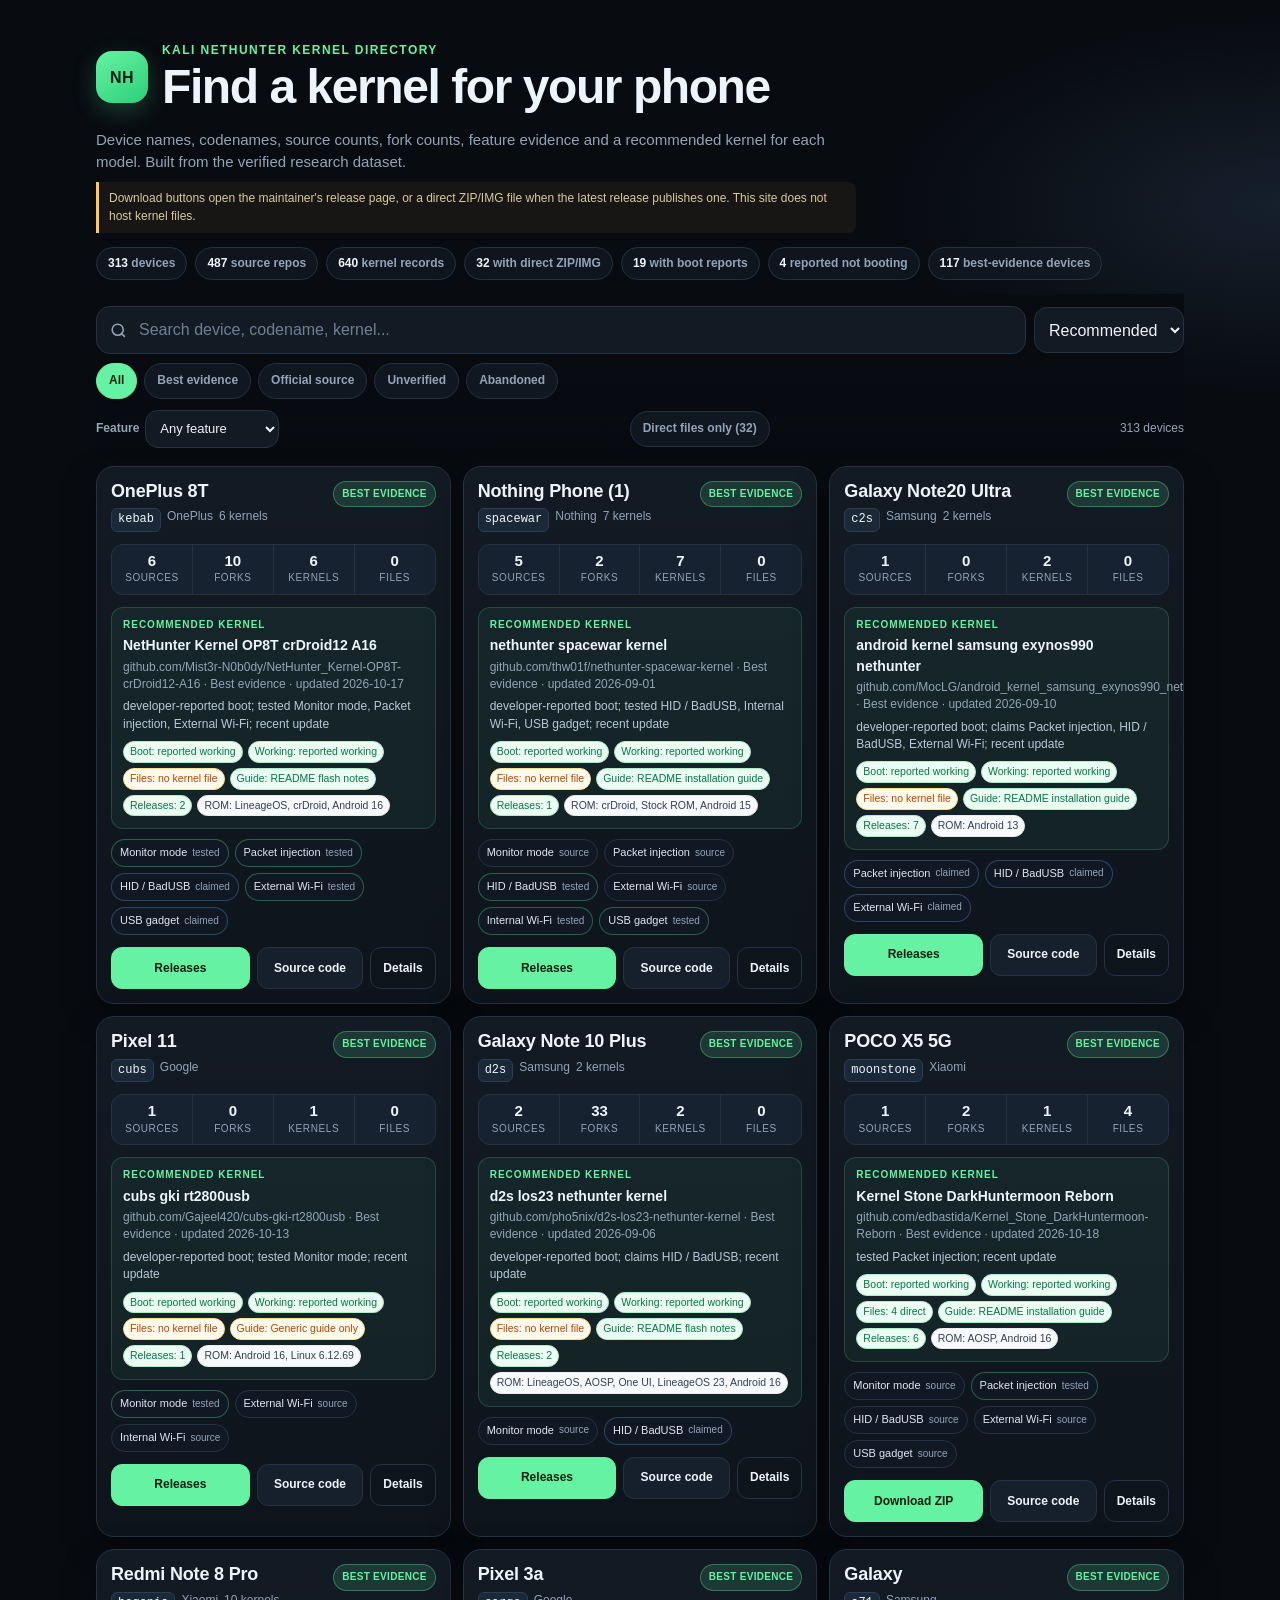
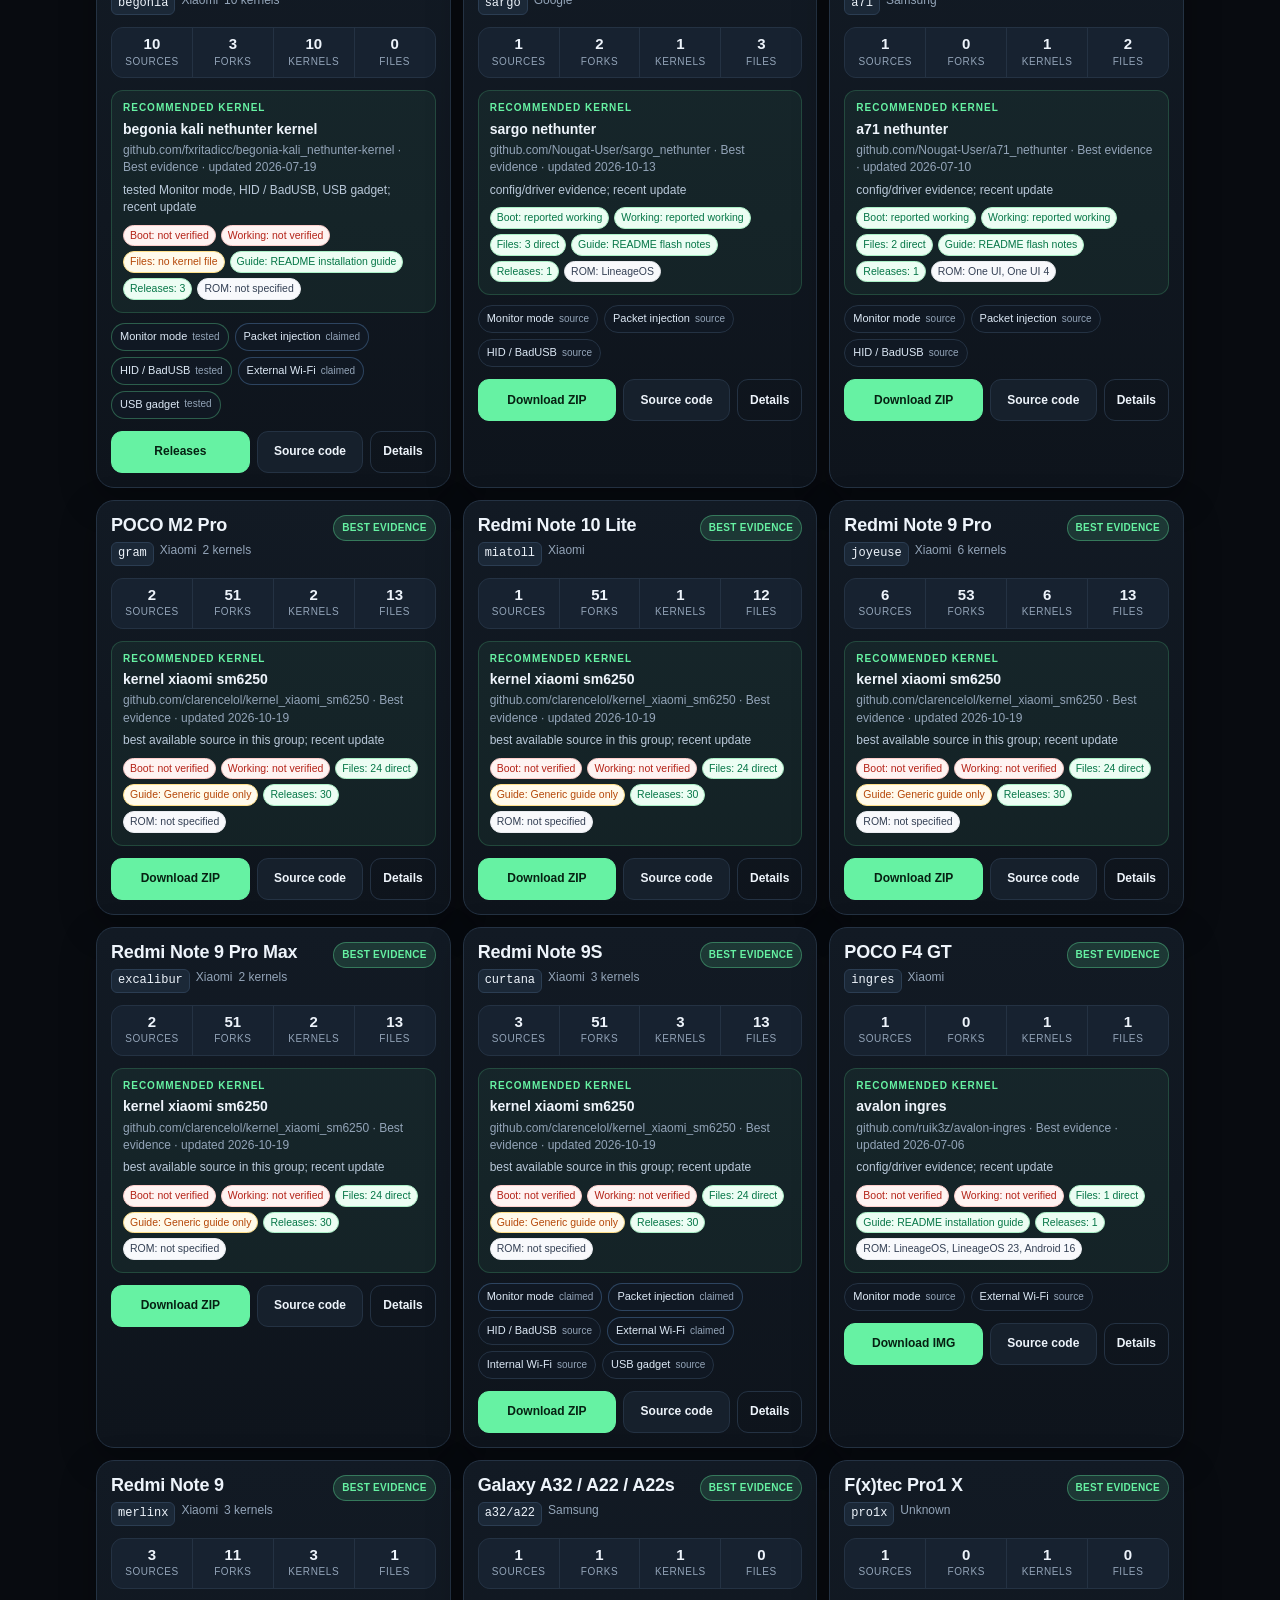
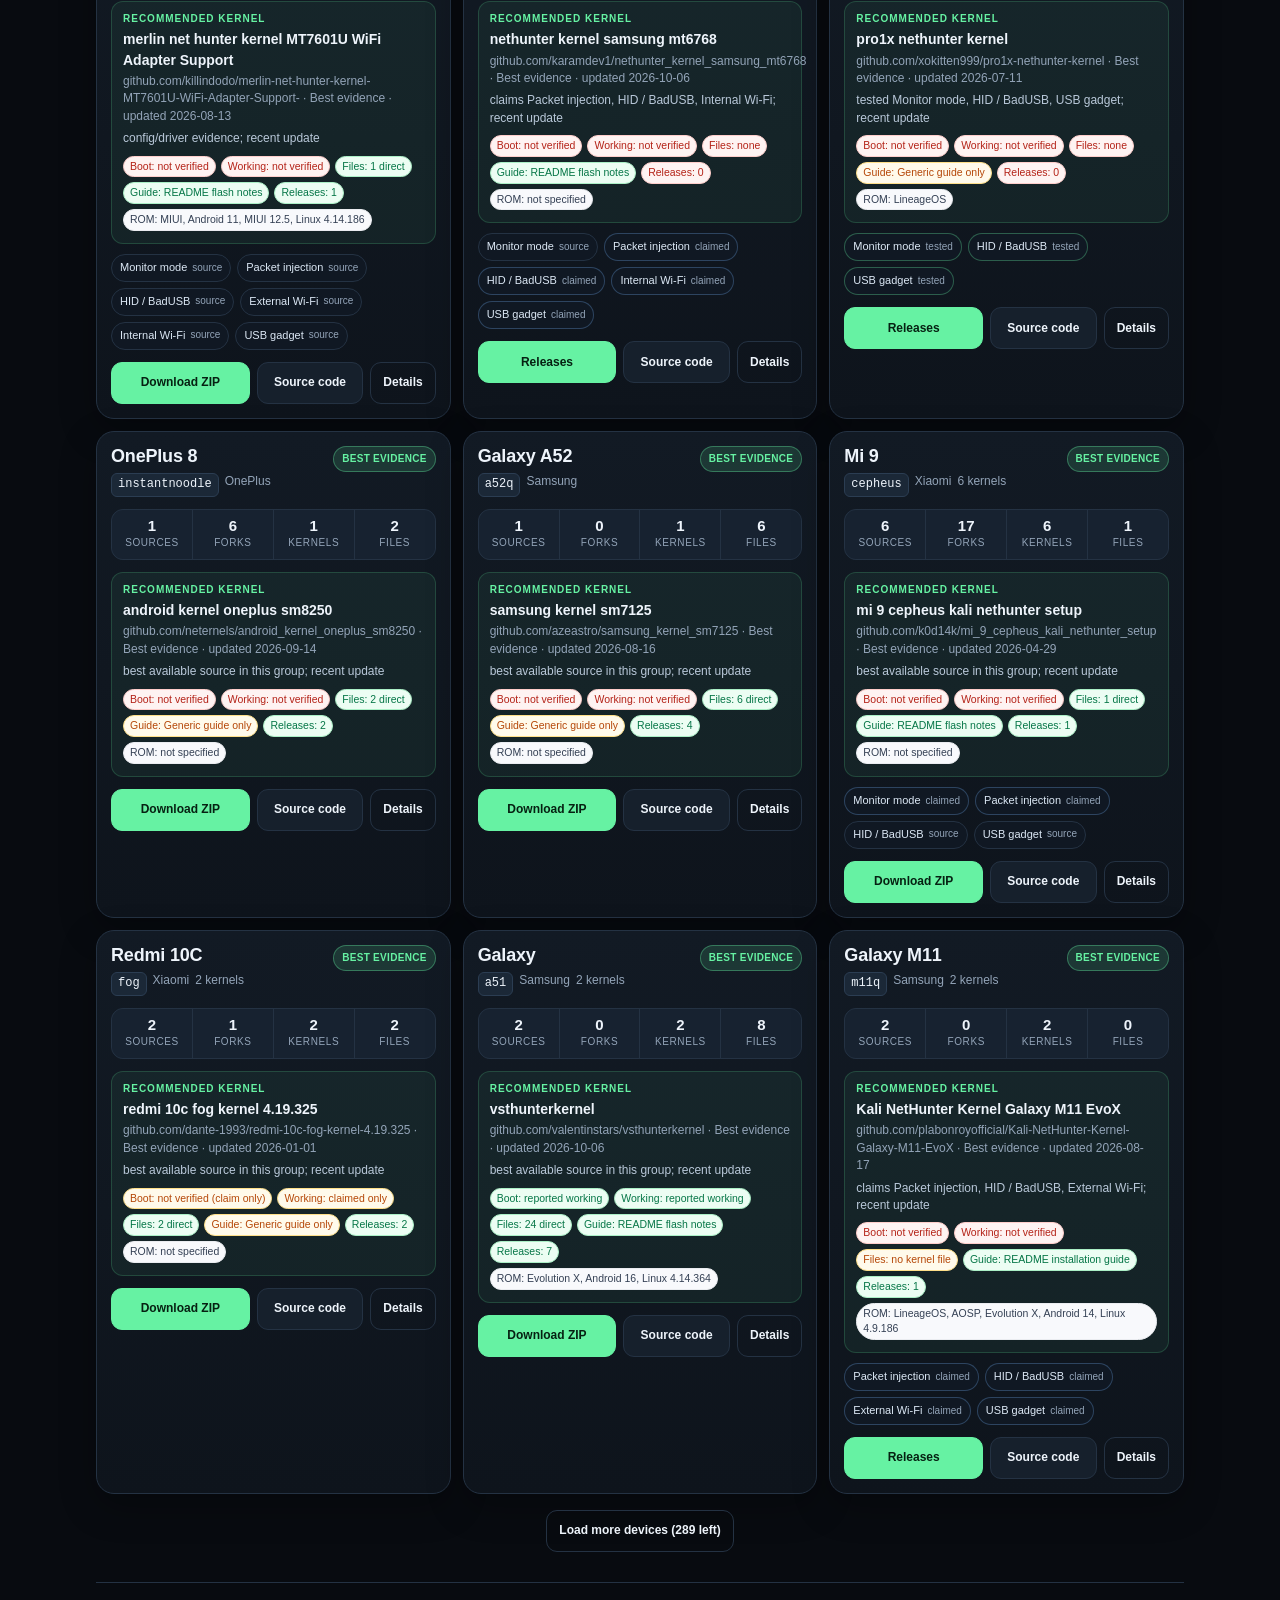
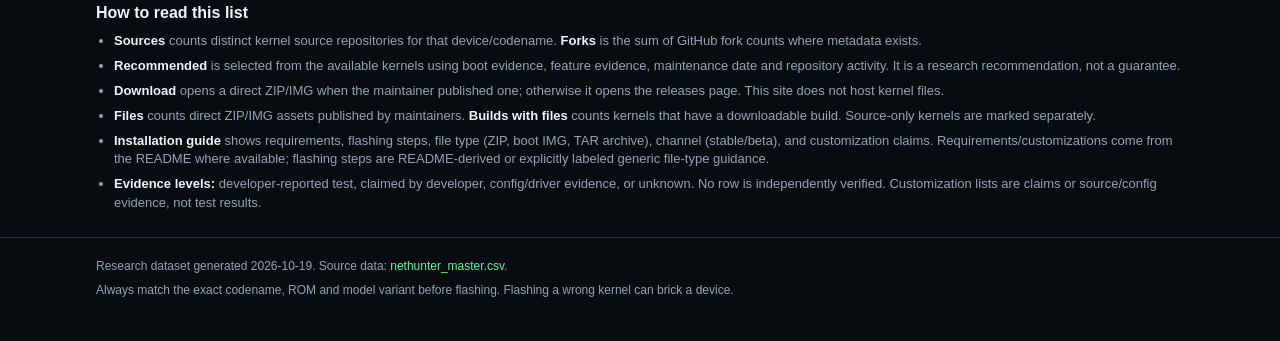
==== site/index.html @ a1422462 "feat: publish NetHunter kernel database and evidence-first site Co-authored-by: monkeycode-ai <monke" ====
<!doctype html>
<html lang="en">
<head>
  <meta charset="utf-8">
  <meta name="viewport" content="width=device-width, initial-scale=1, viewport-fit=cover">
  <meta name="theme-color" content="#0b0f14">
  <meta name="description" content="Mobile-friendly Kali NetHunter kernel directory with source links, release links and evidence-based recommendations.">
  <title>NetHunter Kernel Finder</title>
  <link rel="stylesheet" href="styles.css?v=20261019b">
</head>
<body>
  <header class="hero">
    <div class="wrap">
      <div class="brandline">
        <div class="brandmark" aria-hidden="true">NH</div>
        <div>
          <p class="kicker">Kali NetHunter kernel directory</p>
          <h1>Find a kernel for your phone</h1>
        </div>
      </div>
      <p class="lede">Device names, codenames, source counts, fork counts, feature evidence and a recommended kernel for each model. Built from the verified research dataset.</p>
      <p class="notice">Download buttons open the maintainer's release page, or a direct ZIP/IMG file when the latest release publishes one. This site does not host kernel files.</p>
      <div class="summary" id="summary" aria-live="polite"></div>
    </div>
  </header>

  <main class="wrap">
    <section class="controls" aria-label="Search and filters">
      <div class="searchrow">
        <label class="searchbox">
          <span class="sr-only">Search devices</span>
          <svg viewBox="0 0 24 24" aria-hidden="true"><circle cx="11" cy="11" r="7"></circle><path d="m20 20-4.3-4.3"></path></svg>
          <input id="search" type="search" placeholder="Search device, codename, kernel..." autocomplete="off" enterkeyhint="search">
        </label>
        <label class="selectbox">
          <span class="sr-only">Sort by</span>
          <select id="sort">
            <option value="recommended">Recommended</option>
            <option value="newest">Newest</option>
            <option value="name">Name A-Z</option>
            <option value="sources">Most sources</option>
            <option value="forks">Most forks</option>
            <option value="files">Most files</option>
          </select>
        </label>
      </div>

      <div class="chips" id="statusFilters" role="group" aria-label="Filter by evidence status">
        <button class="chip is-active" data-status="all" type="button">All</button>
        <button class="chip" data-status="Developer claimed" type="button">Best evidence</button>
        <button class="chip" data-status="Source confirmed" type="button">Official source</button>
        <button class="chip" data-status="Unverified candidate" type="button">Unverified</button>
        <button class="chip" data-status="Abandoned" type="button">Abandoned</button>
      </div>

      <div class="subrow">
        <label class="selectbox featurebox">
          <span>Feature</span>
          <select id="feature">
            <option value="all">Any feature</option>
            <option value="monitor_mode">Monitor mode</option>
            <option value="packet_injection">Packet injection</option>
            <option value="hid_gadget">HID / BadUSB</option>
            <option value="external_wifi_support">External Wi-Fi</option>
            <option value="internal_wifi_support">Internal Wi-Fi</option>
            <option value="usb_gadget">USB gadget</option>
          </select>
        </label>
        <button id="onlyFilesBtn" class="chip fileschip" type="button" aria-pressed="false">Direct files only</button>
        <p class="resultcount" id="resultCount"></p>
      </div>
    </section>

    <section id="list" class="list" aria-label="NetHunter devices"></section>
    <div class="loadwrap">
      <button id="loadMore" class="btn ghost" type="button" hidden>Load more devices</button>
    </div>

    <section class="notes">
      <h2>How to read this list</h2>
      <ul>
        <li><strong>Sources</strong> counts distinct kernel source repositories for that device/codename. <strong>Forks</strong> is the sum of GitHub fork counts where metadata exists.</li>
        <li><strong>Recommended</strong> is selected from the available kernels using boot evidence, feature evidence, maintenance date and repository activity. It is a research recommendation, not a guarantee.</li>
        <li><strong>Download</strong> opens a direct ZIP/IMG when the maintainer published one; otherwise it opens the releases page. This site does not host kernel files.</li>
        <li><strong>Files</strong> counts direct ZIP/IMG assets published by maintainers. <strong>Builds with files</strong> counts kernels that have a downloadable build. Source-only kernels are marked separately.</li>
        <li><strong>Installation guide</strong> shows requirements, flashing steps, file type (ZIP, boot IMG, TAR archive), channel (stable/beta), and customization claims. Requirements/customizations come from the README where available; flashing steps are README-derived or explicitly labeled generic file-type guidance.</li>
        <li><strong>Evidence levels:</strong> developer-reported test, claimed by developer, config/driver evidence, or unknown. No row is independently verified. Customization lists are claims or source/config evidence, not test results.</li>
      </ul>
    </section>
  </main>

  <footer class="footer">
    <div class="wrap">
      <p>Research dataset generated <span id="generated">2026-10-19</span>. Source data: <a href="nethunter_master.csv">nethunter_master.csv</a>.</p>
      <p>Always match the exact codename, ROM and model variant before flashing. Flashing a wrong kernel can brick a device.</p>
    </div>
  </footer>

  <script src="app.js?v=20261019b"></script>
</body>
</html>
---- site/styles.css ----
:root {
  --bg: #080b10;
  --bg-soft: #0e141c;
  --panel: #121a24;
  --panel-2: #172230;
  --line: #243243;
  --text: #eef4fb;
  --muted: #93a4b8;
  --green: #66f2a3;
  --green-ink: #062112;
  --amber: #ffc857;
  --red: #ff7b7b;
  --blue: #77b7ff;
  --radius: 18px;
  --shadow: 0 12px 36px rgba(0,0,0,.28);
}
* { box-sizing: border-box; }
html { color-scheme: dark; -webkit-text-size-adjust: 100%; }
body {
  margin: 0;
  background:
    radial-gradient(900px 420px at 12% -10%, rgba(102,242,163,.16), transparent 60%),
    radial-gradient(700px 340px at 100% 4%, rgba(119,183,255,.12), transparent 55%),
    var(--bg);
  color: var(--text);
  font-family: -apple-system, BlinkMacSystemFont, "Segoe UI", Roboto, "Helvetica Neue", Arial, sans-serif;
  line-height: 1.45;
  min-height: 100vh;
}
a { color: var(--green); text-decoration: none; }
a:hover { text-decoration: underline; }
button, input, select { font: inherit; }
.wrap { width: min(1120px, 100%); margin: 0 auto; padding: 0 16px; }
.sr-only { position: absolute; width: 1px; height: 1px; padding: 0; margin: -1px; overflow: hidden; clip: rect(0,0,0,0); white-space: nowrap; border: 0; }

.hero { padding: 28px 0 14px; }
.brandline { display: flex; gap: 14px; align-items: center; }
.brandmark {
  flex: 0 0 auto; width: 52px; height: 52px; border-radius: 16px;
  display: grid; place-items: center; font-weight: 900; letter-spacing: .5px;
  color: var(--green-ink); background: linear-gradient(145deg, var(--green), #2ecf7a);
  box-shadow: 0 8px 24px rgba(102,242,163,.22);
}
.kicker { margin: 0 0 3px; color: var(--green); font-size: 12px; font-weight: 700; letter-spacing: .12em; text-transform: uppercase; }
h1 { margin: 0; font-size: clamp(28px, 7vw, 48px); line-height: 1.05; letter-spacing: -.03em; }
.lede { max-width: 760px; margin: 16px 0 0; color: var(--muted); font-size: 15px; }
.notice { max-width: 760px; margin: 10px 0 0; padding: 8px 10px; border-left: 3px solid var(--amber); background: rgba(255,200,87,.06); color: #d8c9a3; font-size: 12px; border-radius: 0 8px 8px 0; }
.summary { display: flex; flex-wrap: wrap; gap: 8px; margin-top: 14px; }
.summary span {
  border: 1px solid var(--line); background: rgba(18,26,36,.7); color: var(--muted);
  border-radius: 999px; padding: 7px 11px; font-size: 12px; font-weight: 650;
}
.summary strong { color: var(--text); }

.controls {
  position: sticky; top: 0; z-index: 20; margin: 0 -16px; padding: 10px 16px 12px;
  background: linear-gradient(180deg, rgba(8,11,16,.98), rgba(8,11,16,.92) 72%, rgba(8,11,16,0));
  backdrop-filter: blur(12px);
}
.searchrow { display: flex; gap: 8px; }
.searchbox {
  flex: 1; min-width: 0; display: flex; align-items: center; gap: 9px;
  background: var(--panel); border: 1px solid var(--line); border-radius: 14px; padding: 0 12px;
}
.searchbox svg { width: 19px; height: 19px; stroke: var(--muted); fill: none; stroke-width: 2; flex: 0 0 auto; }
.searchbox input { width: 100%; height: 46px; border: 0; outline: none; background: transparent; color: var(--text); }
.searchbox input::placeholder { color: #6f8094; }
.selectbox { display: flex; align-items: center; gap: 6px; }
.selectbox select {
  height: 46px; max-width: 150px; border: 1px solid var(--line); border-radius: 13px;
  background: var(--panel); color: var(--text); padding: 0 10px; outline: none;
}
.chips { display: flex; gap: 7px; overflow-x: auto; padding: 9px 0 2px; scrollbar-width: none; }
.chips::-webkit-scrollbar { display: none; }
.chip {
  flex: 0 0 auto; border: 1px solid var(--line); background: rgba(18,26,36,.88);
  color: var(--muted); border-radius: 999px; padding: 8px 12px; font-size: 12px; font-weight: 700;
}
.chip.is-active { background: var(--green); border-color: var(--green); color: var(--green-ink); }
.subrow { display: flex; align-items: center; justify-content: space-between; gap: 10px; margin-top: 9px; }
.featurebox span { color: var(--muted); font-size: 12px; font-weight: 700; white-space: nowrap; }
.featurebox select { height: 38px; max-width: 180px; font-size: 13px; }
.resultcount { margin: 0; color: var(--muted); font-size: 12px; text-align: right; }

.list { display: grid; gap: 10px; padding-top: 8px; }
.card {
  background: linear-gradient(180deg, var(--panel), var(--bg-soft));
  border: 1px solid var(--line); border-radius: var(--radius); box-shadow: var(--shadow);
  overflow: hidden;
}
.card-head { display: flex; align-items: flex-start; justify-content: space-between; gap: 10px; padding: 14px 14px 0; }
.card h2 { margin: 0; font-size: 17px; line-height: 1.2; letter-spacing: -.01em; }
.meta { display: flex; flex-wrap: wrap; gap: 6px; margin-top: 6px; color: var(--muted); font-size: 12px; }
.code { font-family: ui-monospace, SFMono-Regular, Menlo, Consolas, monospace; color: var(--text); background: #1b2837; border: 1px solid #2b3d52; border-radius: 6px; padding: 2px 6px; }
.badge { flex: 0 0 auto; border-radius: 999px; padding: 5px 8px; font-size: 10px; font-weight: 800; letter-spacing: .03em; text-transform: uppercase; white-space: nowrap; }
.badge.claimed { background: rgba(102,242,163,.14); color: var(--green); border: 1px solid rgba(102,242,163,.35); }
.badge.official { background: rgba(119,183,255,.12); color: var(--blue); border: 1px solid rgba(119,183,255,.3); }
.badge.unverified { background: rgba(255,200,87,.12); color: var(--amber); border: 1px solid rgba(255,200,87,.3); }
.badge.abandoned { background: rgba(255,123,123,.1); color: var(--red); border: 1px solid rgba(255,123,123,.3); }

.stats { display: grid; grid-template-columns: repeat(3, 1fr); gap: 1px; margin: 12px 14px 0; border: 1px solid var(--line); border-radius: 12px; overflow: hidden; background: var(--line); }
.stat { background: var(--panel-2); padding: 8px 6px; text-align: center; }
.stat strong { display: block; font-size: 16px; line-height: 1.1; }
.stat span { display: block; margin-top: 2px; color: var(--muted); font-size: 10px; text-transform: uppercase; letter-spacing: .06em; }

.rec { margin: 12px 14px 0; padding: 10px 11px; border-radius: 12px; background: rgba(102,242,163,.06); border: 1px solid rgba(102,242,163,.18); }
.eyebrow { display: block; color: var(--green); font-size: 10px; font-weight: 800; letter-spacing: .1em; text-transform: uppercase; }
.rec-title { margin-top: 3px; font-size: 14px; font-weight: 750; word-break: break-word; }
.rec-sub { margin-top: 3px; color: var(--muted); font-size: 12px; }
.rec-reason { margin-top: 5px; color: #b9c8d9; font-size: 12px; }

.features { display: flex; flex-wrap: wrap; gap: 6px; padding: 10px 14px 0; }
.feature { display: inline-flex; align-items: center; gap: 5px; border-radius: 999px; border: 1px solid var(--line); background: #101823; color: #dce8f5; padding: 5px 8px; font-size: 11px; }
.feature em { font-style: normal; color: var(--muted); font-size: 10px; }
.feature.test { border-color: rgba(102,242,163,.32); }
.feature.claim { border-color: rgba(119,183,255,.28); }

.actions { display: grid; grid-template-columns: 1.25fr 1fr auto; gap: 7px; padding: 12px 14px 14px; }
.btn {
  display: inline-flex; align-items: center; justify-content: center; gap: 6px;
  min-height: 42px; border-radius: 11px; padding: 0 12px; border: 1px solid var(--line);
  background: var(--panel-2); color: var(--text); font-size: 12px; font-weight: 750; text-align: center;
  text-decoration: none; cursor: pointer; -webkit-tap-highlight-color: transparent;
}
.btn:hover { text-decoration: none; border-color: #3a4d64; }
.btn.primary { background: var(--green); border-color: var(--green); color: var(--green-ink); }
.btn.primary:hover { filter: brightness(1.04); }
.btn.source { background: #16202c; }
.btn.ghost { background: transparent; }
.btn[aria-disabled="true"], .btn:disabled { opacity: .45; pointer-events: none; }
.btn.small { min-height: 34px; padding: 0 9px; font-size: 11px; border-radius: 9px; }

.details { display: none; border-top: 1px solid var(--line); padding: 12px 14px 14px; background: rgba(8,11,16,.35); }
.card.is-open .details { display: block; }
.details h3 { margin: 0 0 8px; font-size: 12px; color: var(--muted); text-transform: uppercase; letter-spacing: .08em; }
.variant { border: 1px solid var(--line); border-radius: 12px; padding: 10px; background: var(--panel); }
.variant + .variant { margin-top: 8px; }
.vhead { display: flex; justify-content: space-between; gap: 8px; align-items: flex-start; }
.vname { font-size: 13px; font-weight: 750; word-break: break-word; }
.vmeta { margin-top: 3px; color: var(--muted); font-size: 11px; }
.vfeat { display: flex; flex-wrap: wrap; gap: 5px; margin-top: 7px; }
.vfeat span { color: #c9d7e6; background: #121c27; border: 1px solid #26384b; border-radius: 6px; padding: 2px 5px; font-size: 10px; }
.quote { margin: 7px 0 0; padding-left: 9px; border-left: 2px solid #33475e; color: #a9bbcd; font-size: 11px; }
.vlinks { display: flex; flex-wrap: wrap; gap: 6px; margin-top: 8px; }
.empty { text-align: center; color: var(--muted); border: 1px dashed var(--line); border-radius: var(--radius); padding: 40px 16px; }
.loadwrap { display: flex; justify-content: center; padding: 16px 0 4px; }

.notes { margin: 26px 0 12px; border-top: 1px solid var(--line); padding-top: 18px; }
.notes h2 { margin: 0 0 8px; font-size: 16px; }
.notes ul { margin: 0; padding-left: 18px; color: var(--muted); font-size: 13px; }
.notes li + li { margin-top: 6px; }
.notes strong { color: var(--text); }
.footer { border-top: 1px solid var(--line); margin-top: 24px; padding: 20px 0 34px; color: var(--muted); font-size: 12px; }
.footer p { margin: 0 0 7px; }

@media (min-width: 720px) {
  .hero { padding-top: 42px; }
  .list { grid-template-columns: 1fr 1fr; gap: 12px; }
  .card h2 { font-size: 18px; }
  .controls { margin: 0; padding: 12px 0 10px; }
  .actions { grid-template-columns: 1.3fr 1fr auto; }
}
@media (min-width: 1040px) {
  .list { grid-template-columns: 1fr 1fr 1fr; }
}
@media (max-width: 390px) {
  .wrap { padding: 0 12px; }
  .controls { margin: 0 -12px; padding-left: 12px; padding-right: 12px; }
  .selectbox select { max-width: 124px; }
  .actions { grid-template-columns: 1fr 1fr; }
  .actions .btn.detailsbtn { grid-column: 1 / -1; }
}
@media (prefers-reduced-motion: no-preference) {
  .card { transition: border-color .15s ease, transform .15s ease; }
  .card:hover { border-color: #33475e; }
}

.stats { grid-template-columns: repeat(4, 1fr); }
.stat strong { font-size: 15px; }
.dlsummary { display: flex; flex-wrap: wrap; gap: 6px; margin: 0 0 10px; }
.dlsummary span { border: 1px solid var(--line); background: #101823; border-radius: 8px; padding: 5px 8px; color: var(--muted); font-size: 11px; }
.dlsummary strong { color: var(--text); }
.guide { border: 1px solid rgba(102,242,163,.18); background: rgba(102,242,163,.04); border-radius: 12px; padding: 11px; margin: 0 0 14px; }
.ghead { display: flex; align-items: center; justify-content: space-between; gap: 8px; }
.ghead h4 { margin: 0; font-size: 13px; }
.channel { border: 1px solid var(--line); border-radius: 999px; padding: 3px 7px; color: var(--muted); font-size: 10px; }
.gmethods, .gcustom { display: flex; flex-wrap: wrap; gap: 5px; margin-top: 8px; }
.chip.mini { padding: 4px 7px; font-size: 10px; font-weight: 700; color: #c9d7e6; }
.guide-source { margin: 8px 0 0; color: var(--muted); font-size: 11px; }
.guide-grid { display: grid; grid-template-columns: 1fr; gap: 10px; margin-top: 10px; }
.guide h5 { margin: 10px 0 5px; color: var(--muted); font-size: 10px; text-transform: uppercase; letter-spacing: .07em; }
.glist, .gsteps { margin: 0; padding-left: 18px; color: #c9d7e6; font-size: 12px; }
.glist li + li, .gsteps li + li { margin-top: 4px; }
.gwarn { margin-top: 9px; border-top: 1px solid var(--line); padding-top: 7px; }
.gwarn p { margin: 0; color: #d8b979; font-size: 11px; }
.gwarn p + p { margin-top: 4px; }
.builds-title { margin-top: 14px !important; }
.filechip { border-radius: 5px; padding: 2px 5px; font-size: 9px; font-weight: 800; border: 1px solid #2b4055; background: #0e1722; color: #a9c7e8; }
.filechip.zip { border-color: rgba(102,242,163,.35); color: var(--green); }
.filechip.img { border-color: rgba(255,200,87,.35); color: var(--amber); }
@media (min-width: 720px) { .guide-grid { grid-template-columns: 1fr 1.3fr; } }
.switch { display: inline-flex; align-items: center; gap: 6px; color: var(--muted); font-size: 12px; font-weight: 700; white-space: nowrap; }
.switch input { width: 16px; height: 16px; accent-color: var(--green); }
.gnotes { margin: 0; color: #c9d7e6; font-size: 12px; line-height: 1.55; }

.statusline{display:flex;flex-wrap:wrap;gap:5px;margin:8px 0 2px}
.st{font-size:10.5px;line-height:1.5;padding:2px 6px;border-radius:999px;background:#f2f4f7;color:#475467;border:1px solid #e4e7ec;white-space:nowrap}
.st.good{background:#ecfdf3;color:#067647;border-color:#abefc6}
.st.warn{background:#fffaeb;color:#b54708;border-color:#fedf89}
.st.bad{background:#fef3f2;color:#b42318;border-color:#fecdca}
.st.rom{background:#f8f9fc;color:#344054;border-color:#eaecf0;white-space:normal}
.bootnote{font-size:11px;color:#b42318;margin:4px 0 0;line-height:1.45}
.warnline{font-size:11.5px;color:#b42318;background:#fef3f2;border:1px solid #fecdca;padding:6px 8px;border-radius:8px;margin:6px 0}
.fileschip.is-active{background:#101828;color:#fff;border-color:#101828}
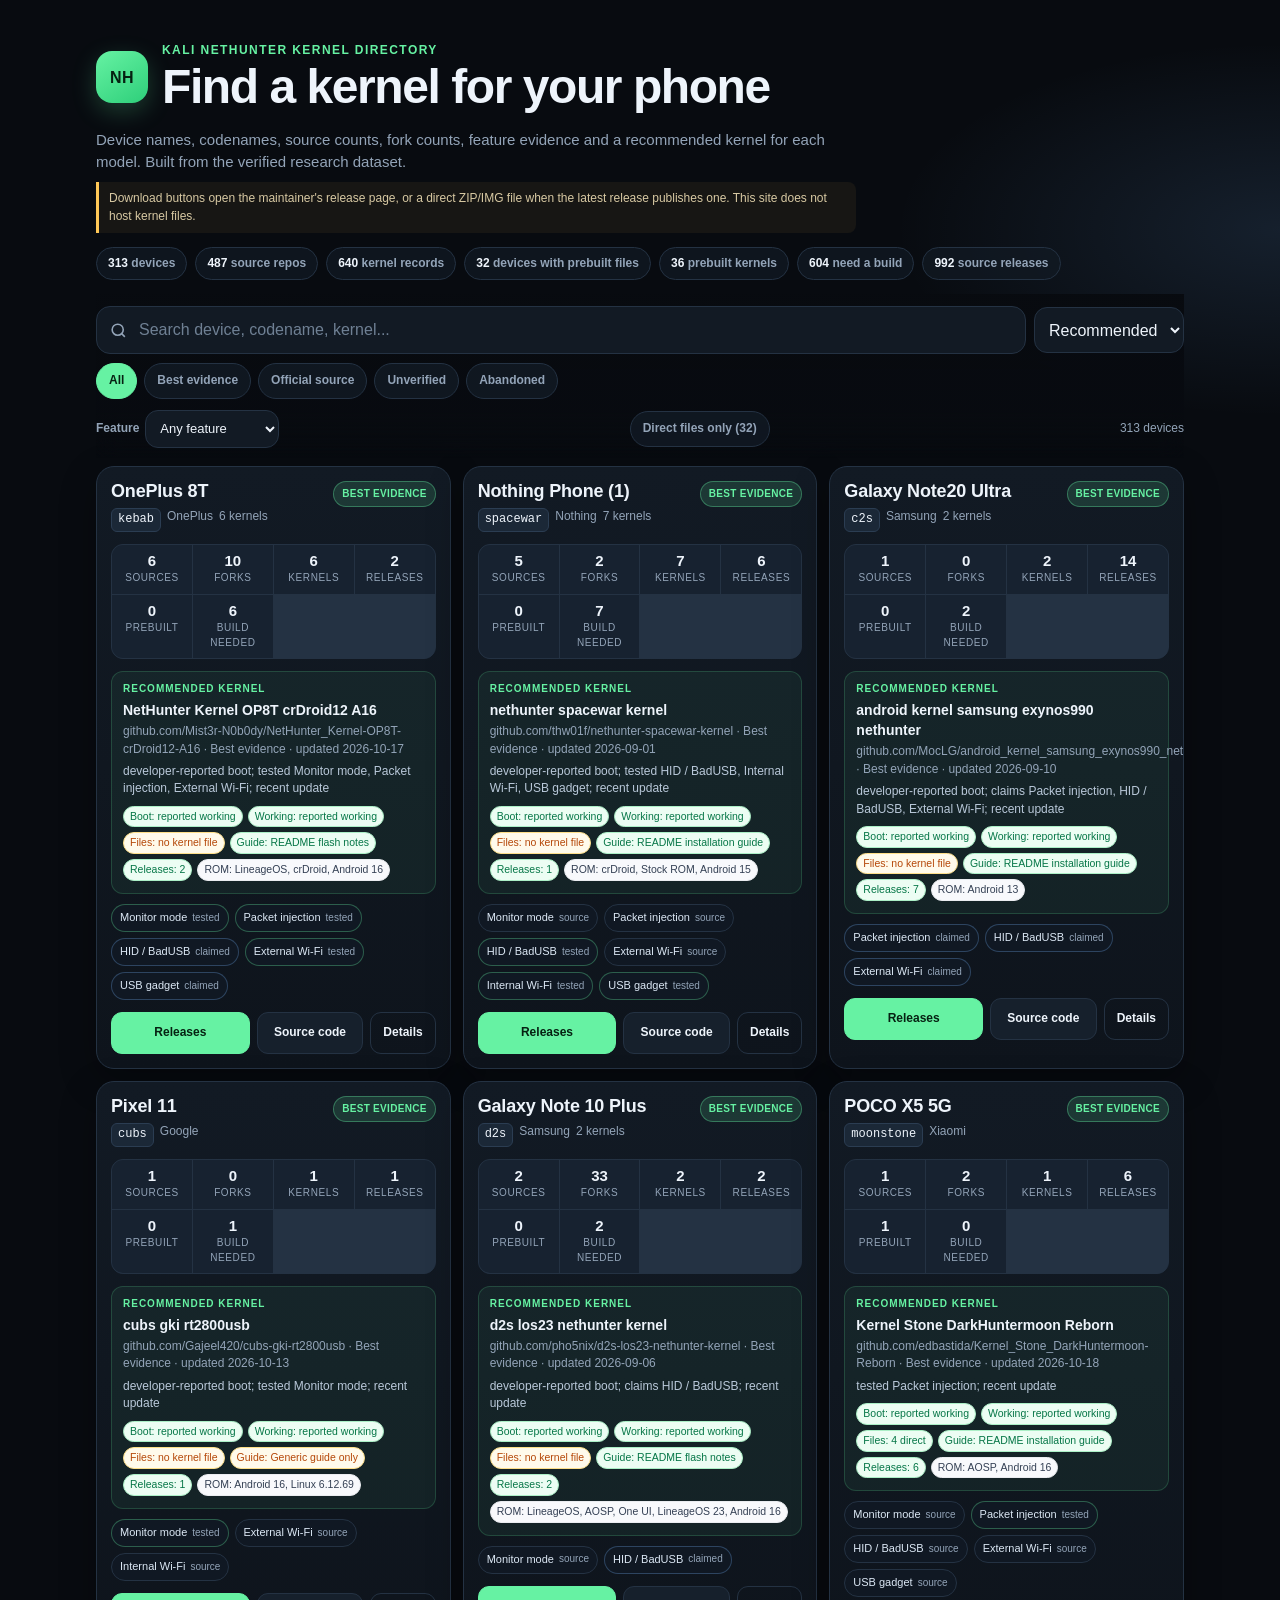
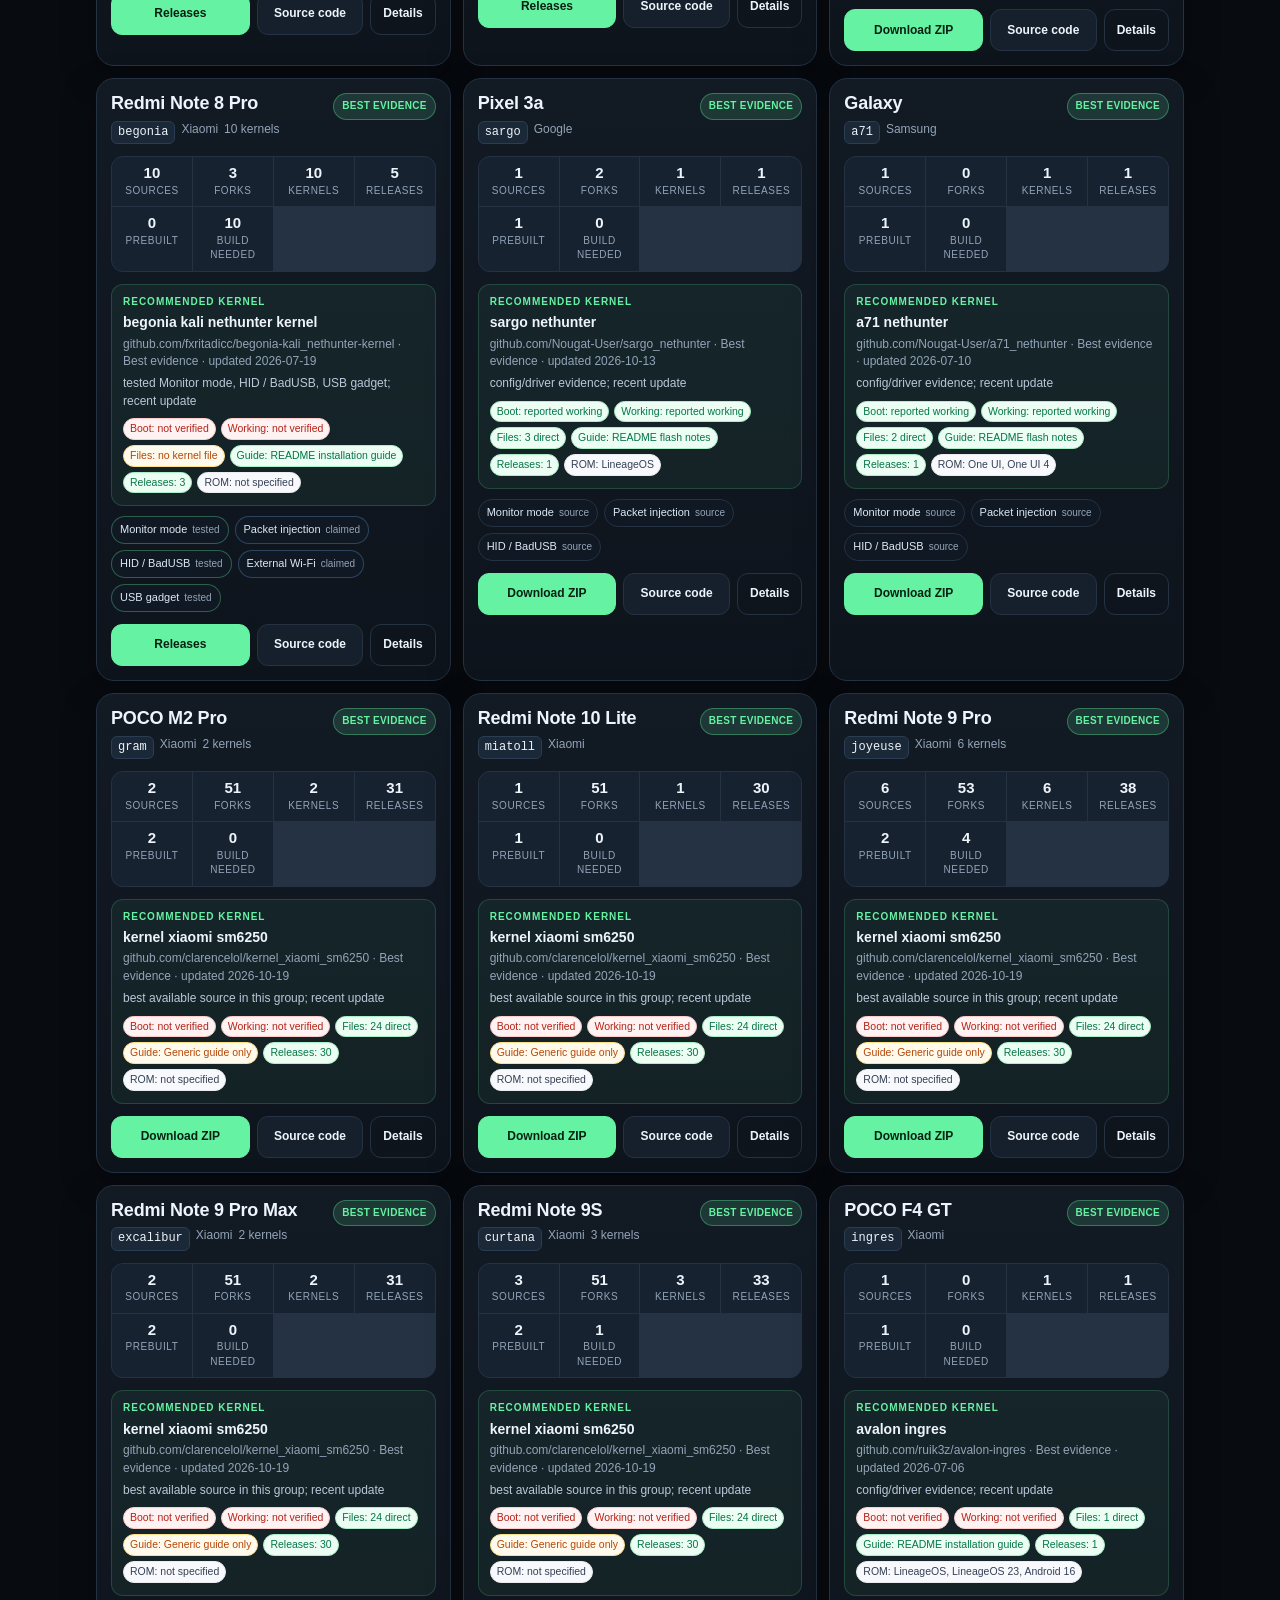
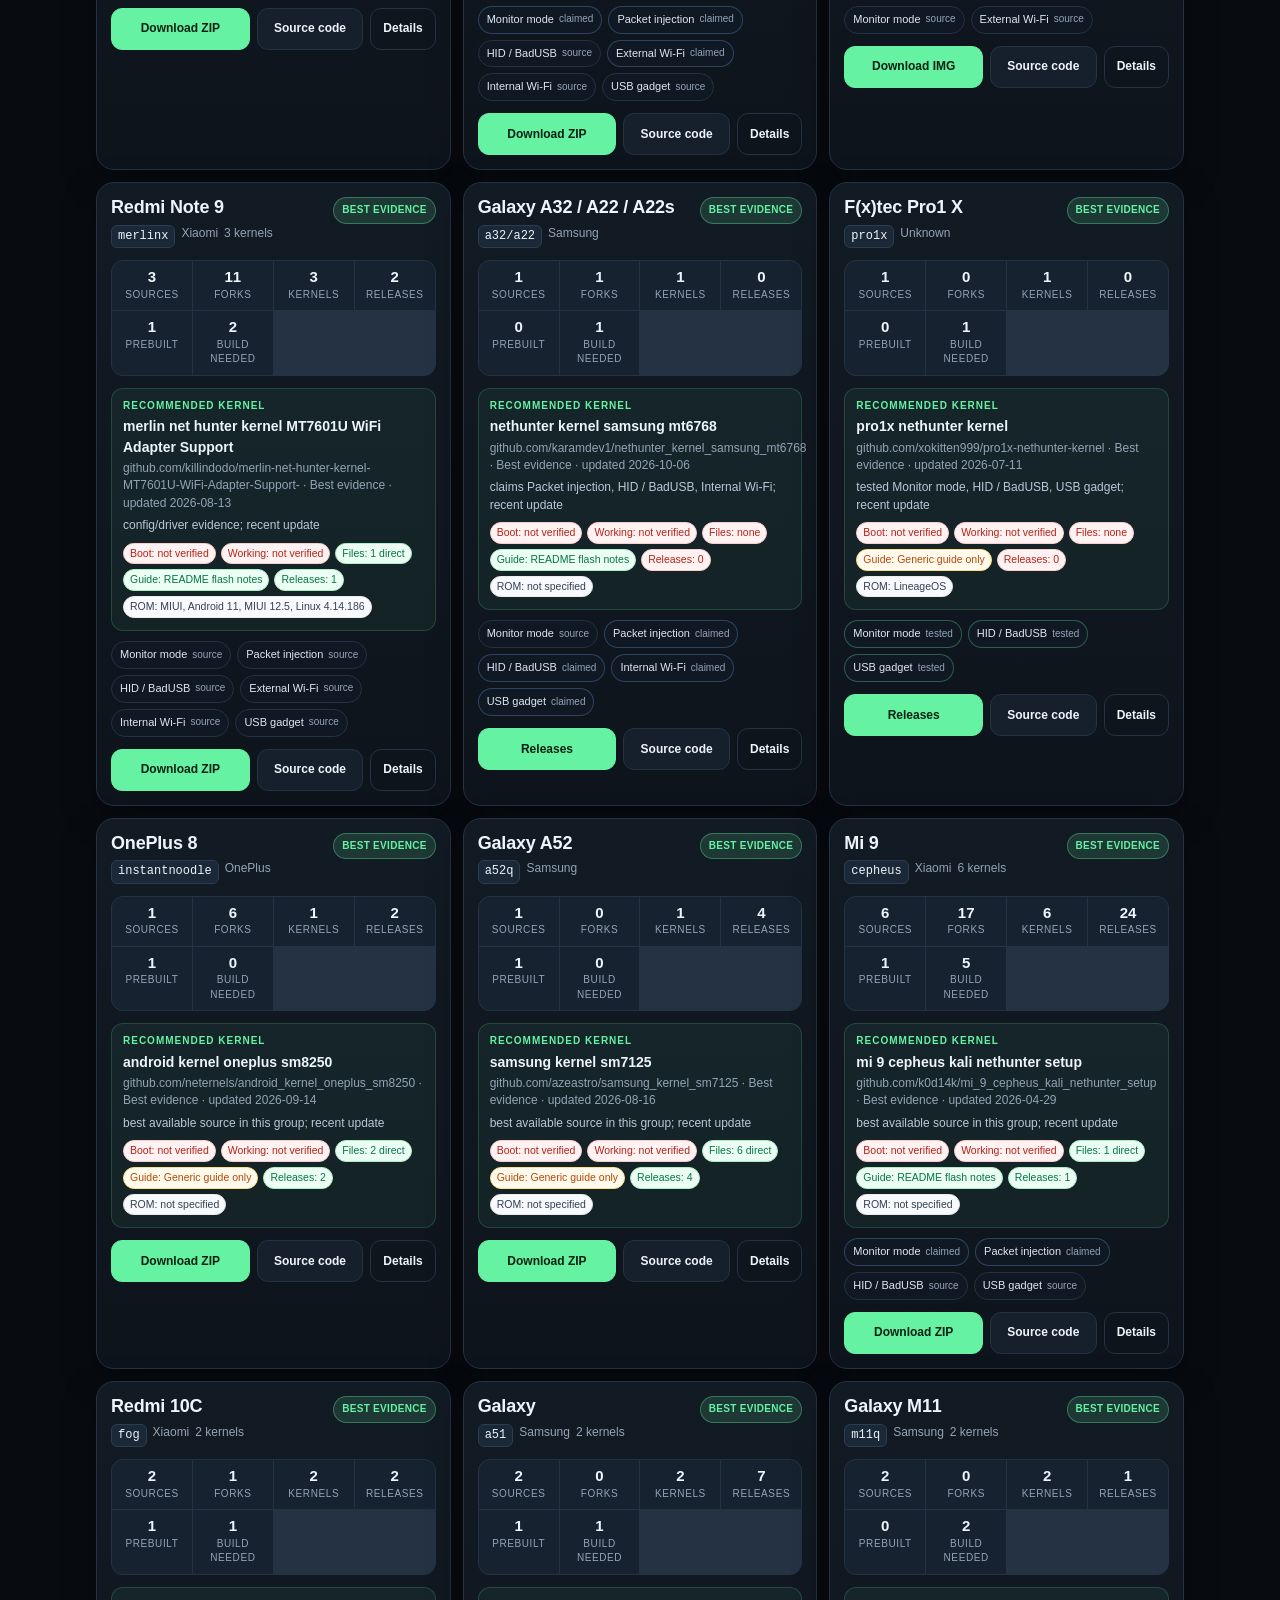
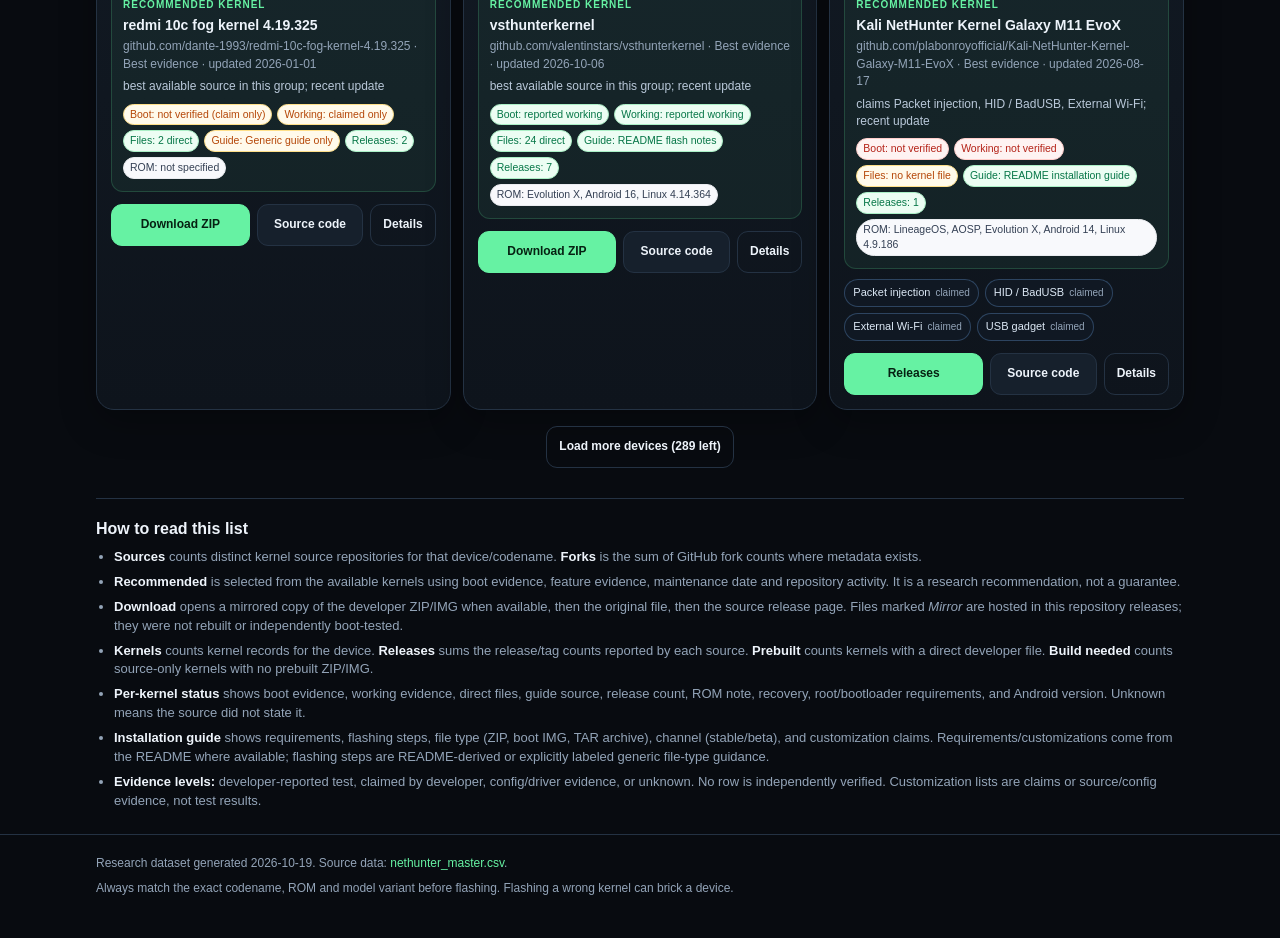
==== commit 6cc6ac66: "feat: audit kernel availability and add release workflows Co-authored-by: monkeycode-ai <monkeycode-" ====
--- a/site/index.html
+++ b/site/index.html
@@ -6,7 +6,7 @@
   <meta name="theme-color" content="#0b0f14">
   <meta name="description" content="Mobile-friendly Kali NetHunter kernel directory with source links, release links and evidence-based recommendations.">
   <title>NetHunter Kernel Finder</title>
-  <link rel="stylesheet" href="styles.css?v=20261019b">
+  <link rel="stylesheet" href="styles.css?v=20261019c">
 </head>
 <body>
   <header class="hero">
@@ -81,8 +81,9 @@
       <ul>
         <li><strong>Sources</strong> counts distinct kernel source repositories for that device/codename. <strong>Forks</strong> is the sum of GitHub fork counts where metadata exists.</li>
         <li><strong>Recommended</strong> is selected from the available kernels using boot evidence, feature evidence, maintenance date and repository activity. It is a research recommendation, not a guarantee.</li>
-        <li><strong>Download</strong> opens a direct ZIP/IMG when the maintainer published one; otherwise it opens the releases page. This site does not host kernel files.</li>
-        <li><strong>Files</strong> counts direct ZIP/IMG assets published by maintainers. <strong>Builds with files</strong> counts kernels that have a downloadable build. Source-only kernels are marked separately.</li>
+        <li><strong>Download</strong> opens a mirrored copy of the developer ZIP/IMG when available, then the original file, then the source release page. Files marked <em>Mirror</em> are hosted in this repository releases; they were not rebuilt or independently boot-tested.</li>
+        <li><strong>Kernels</strong> counts kernel records for the device. <strong>Releases</strong> sums the release/tag counts reported by each source. <strong>Prebuilt</strong> counts kernels with a direct developer file. <strong>Build needed</strong> counts source-only kernels with no prebuilt ZIP/IMG.</li>
+        <li><strong>Per-kernel status</strong> shows boot evidence, working evidence, direct files, guide source, release count, ROM note, recovery, root/bootloader requirements, and Android version. Unknown means the source did not state it.</li>
         <li><strong>Installation guide</strong> shows requirements, flashing steps, file type (ZIP, boot IMG, TAR archive), channel (stable/beta), and customization claims. Requirements/customizations come from the README where available; flashing steps are README-derived or explicitly labeled generic file-type guidance.</li>
         <li><strong>Evidence levels:</strong> developer-reported test, claimed by developer, config/driver evidence, or unknown. No row is independently verified. Customization lists are claims or source/config evidence, not test results.</li>
       </ul>
@@ -96,6 +97,6 @@
     </div>
   </footer>
 
-  <script src="app.js?v=20261019b"></script>
+  <script src="app.js?v=20261019c"></script>
 </body>
 </html>
--- a/site/styles.css
+++ b/site/styles.css
@@ -212,3 +212,10 @@
 .bootnote{font-size:11px;color:#b42318;margin:4px 0 0;line-height:1.45}
 .warnline{font-size:11.5px;color:#b42318;background:#fef3f2;border:1px solid #fecdca;padding:6px 8px;border-radius:8px;margin:6px 0}
 .fileschip.is-active{background:#101828;color:#fff;border-color:#101828}
+
+.installinfo{display:flex;flex-wrap:wrap;gap:5px 10px;margin:7px 0 0;color:#9fb2c6;font-size:10.5px;line-height:1.5}
+.installinfo b{color:#d6e2ee;font-weight:650}
+.buildflag{display:inline-block;margin-top:7px;padding:3px 7px;border-radius:7px;font-size:10.5px;font-weight:700;border:1px solid}
+.buildflag.ok{background:#ecfdf3;color:#067647;border-color:#abefc6}
+.buildflag.pending{background:#fffaeb;color:#b54708;border-color:#fedf89}
+.btn .fname{display:block;max-width:150px;overflow:hidden;text-overflow:ellipsis;white-space:nowrap;font-weight:500;font-size:10px;opacity:.85}
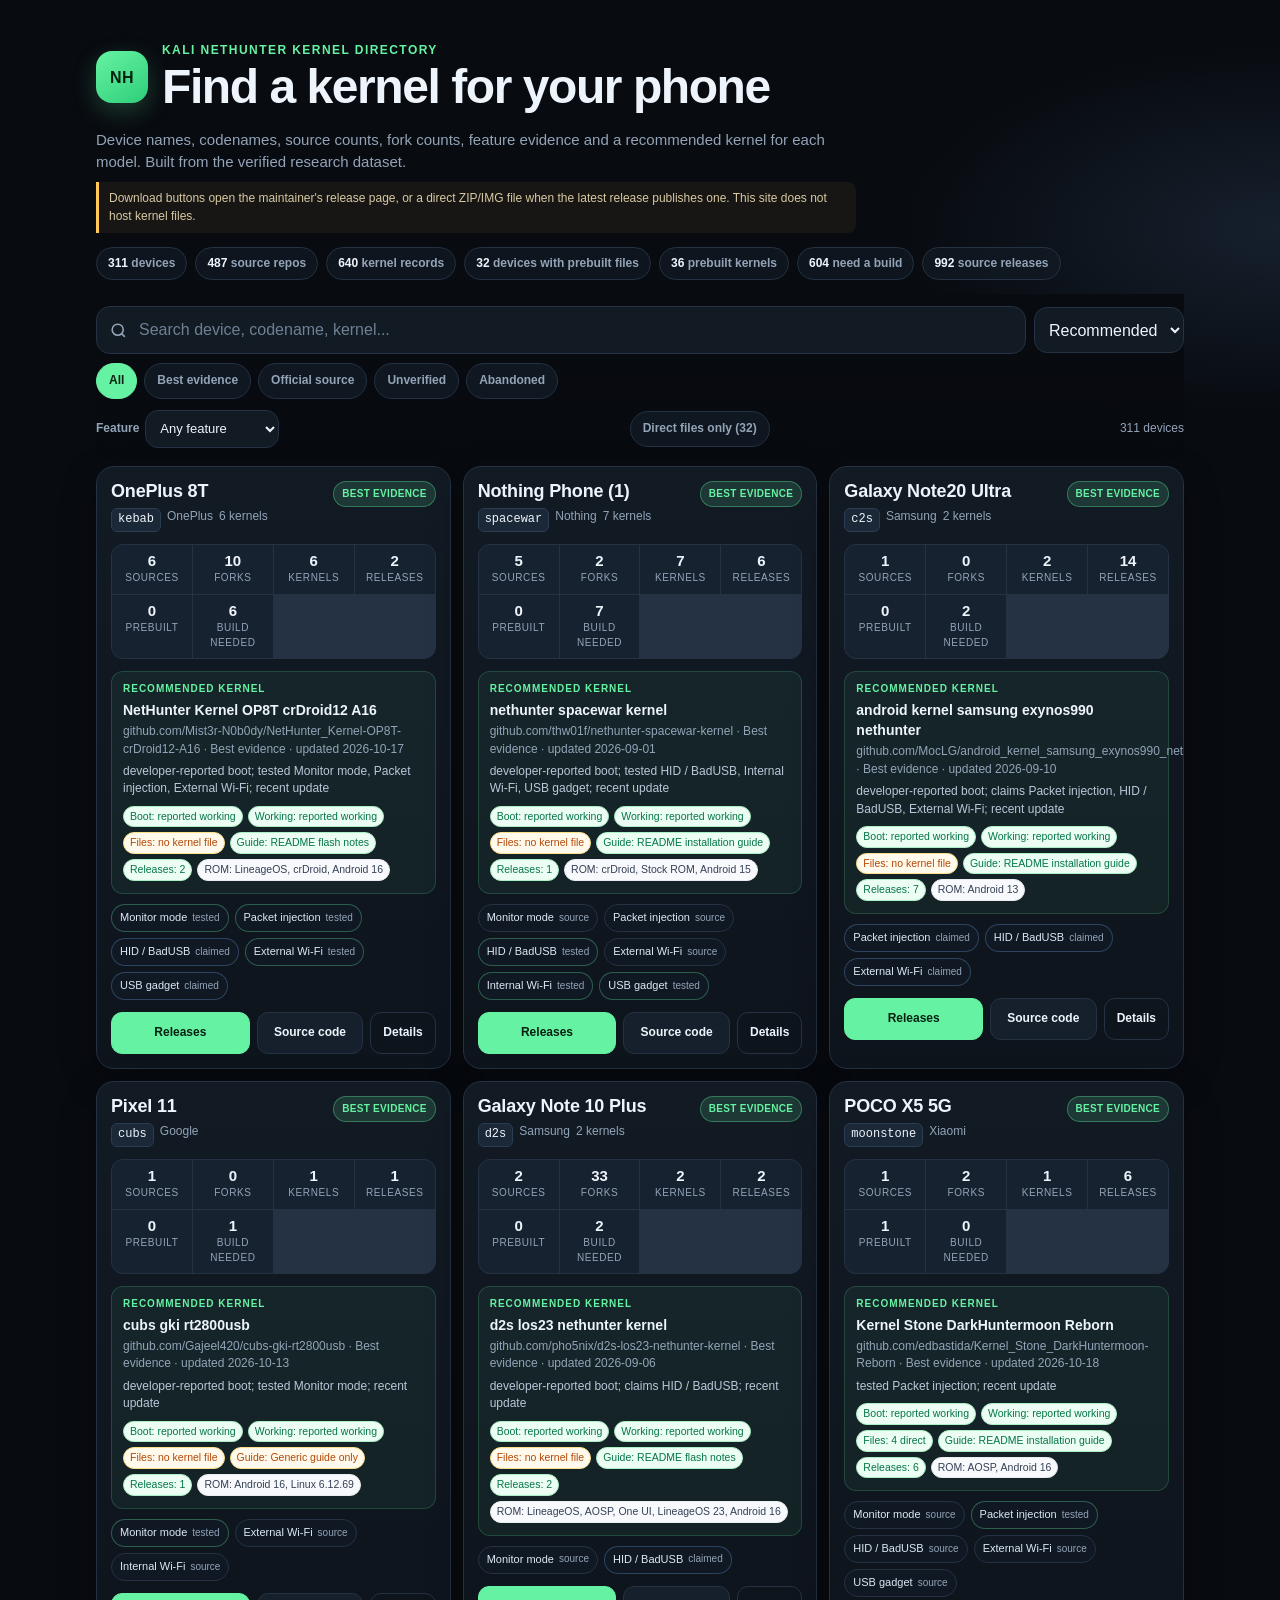
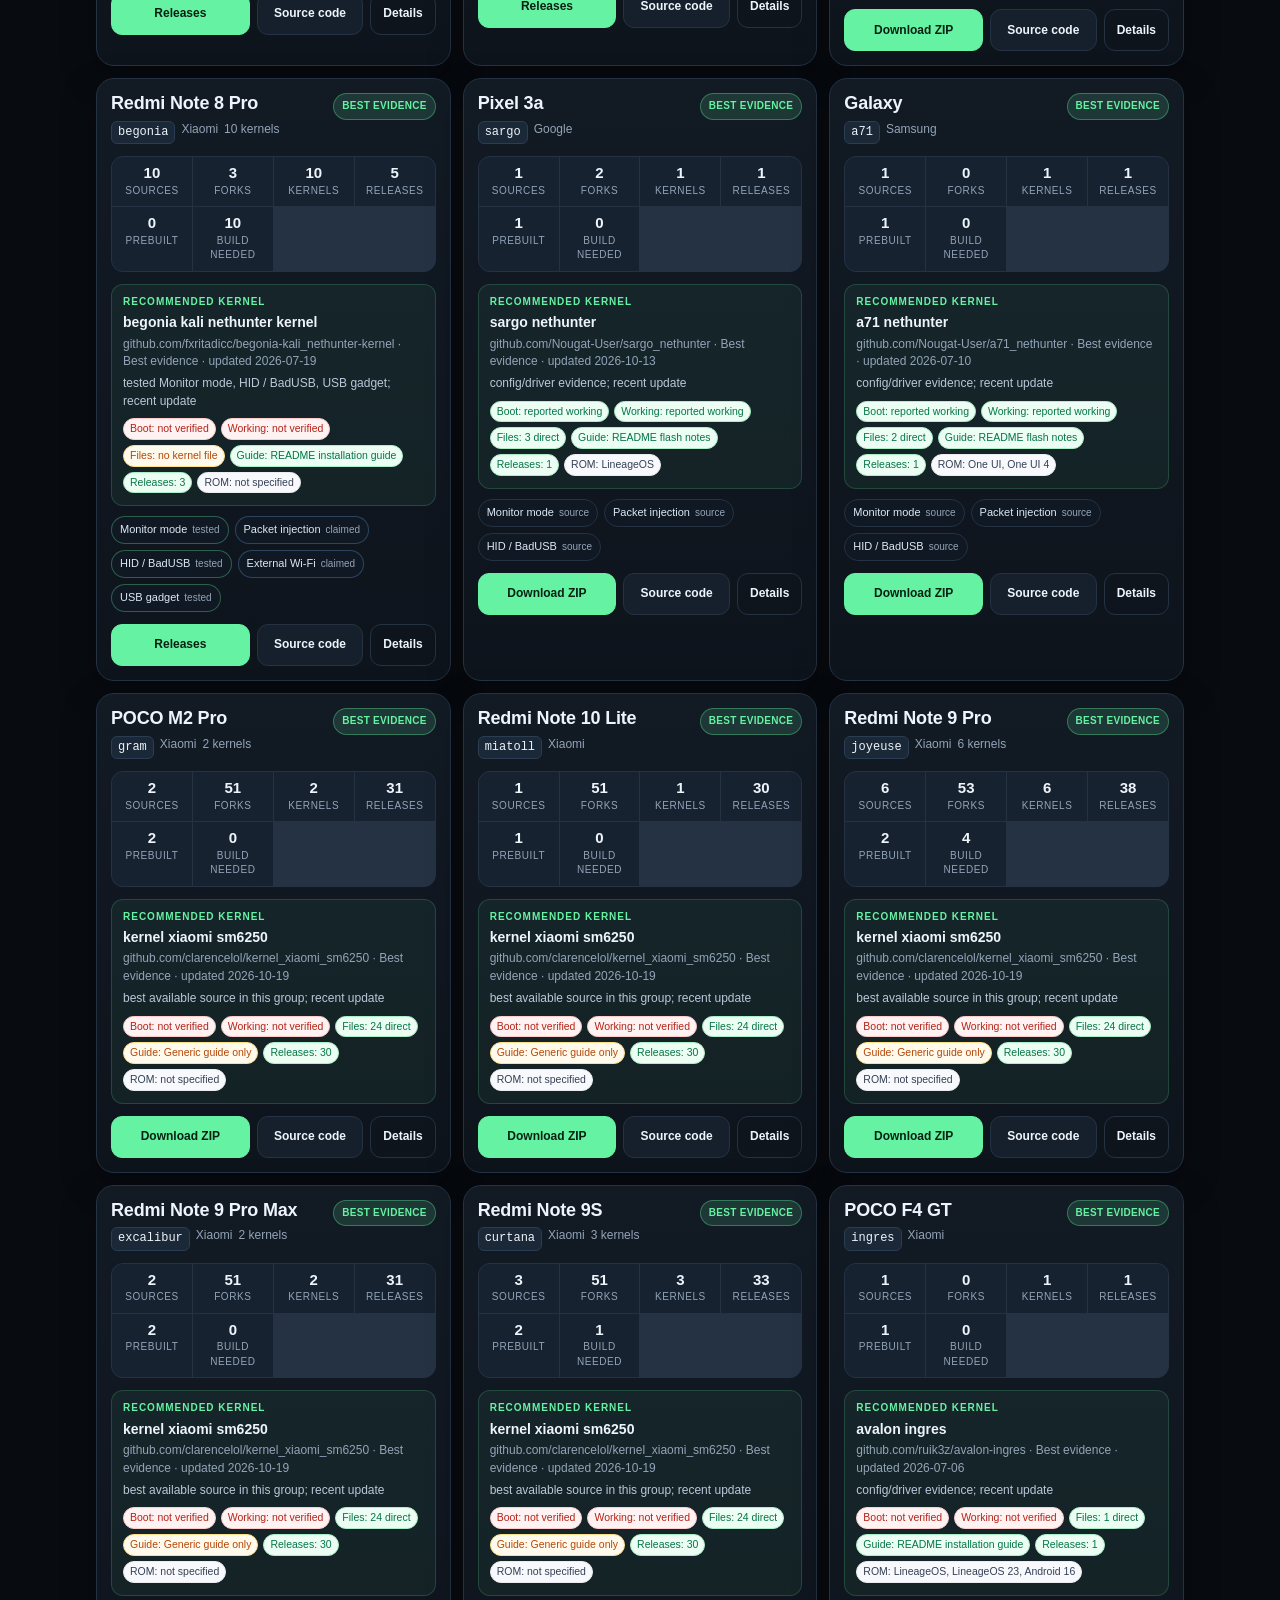
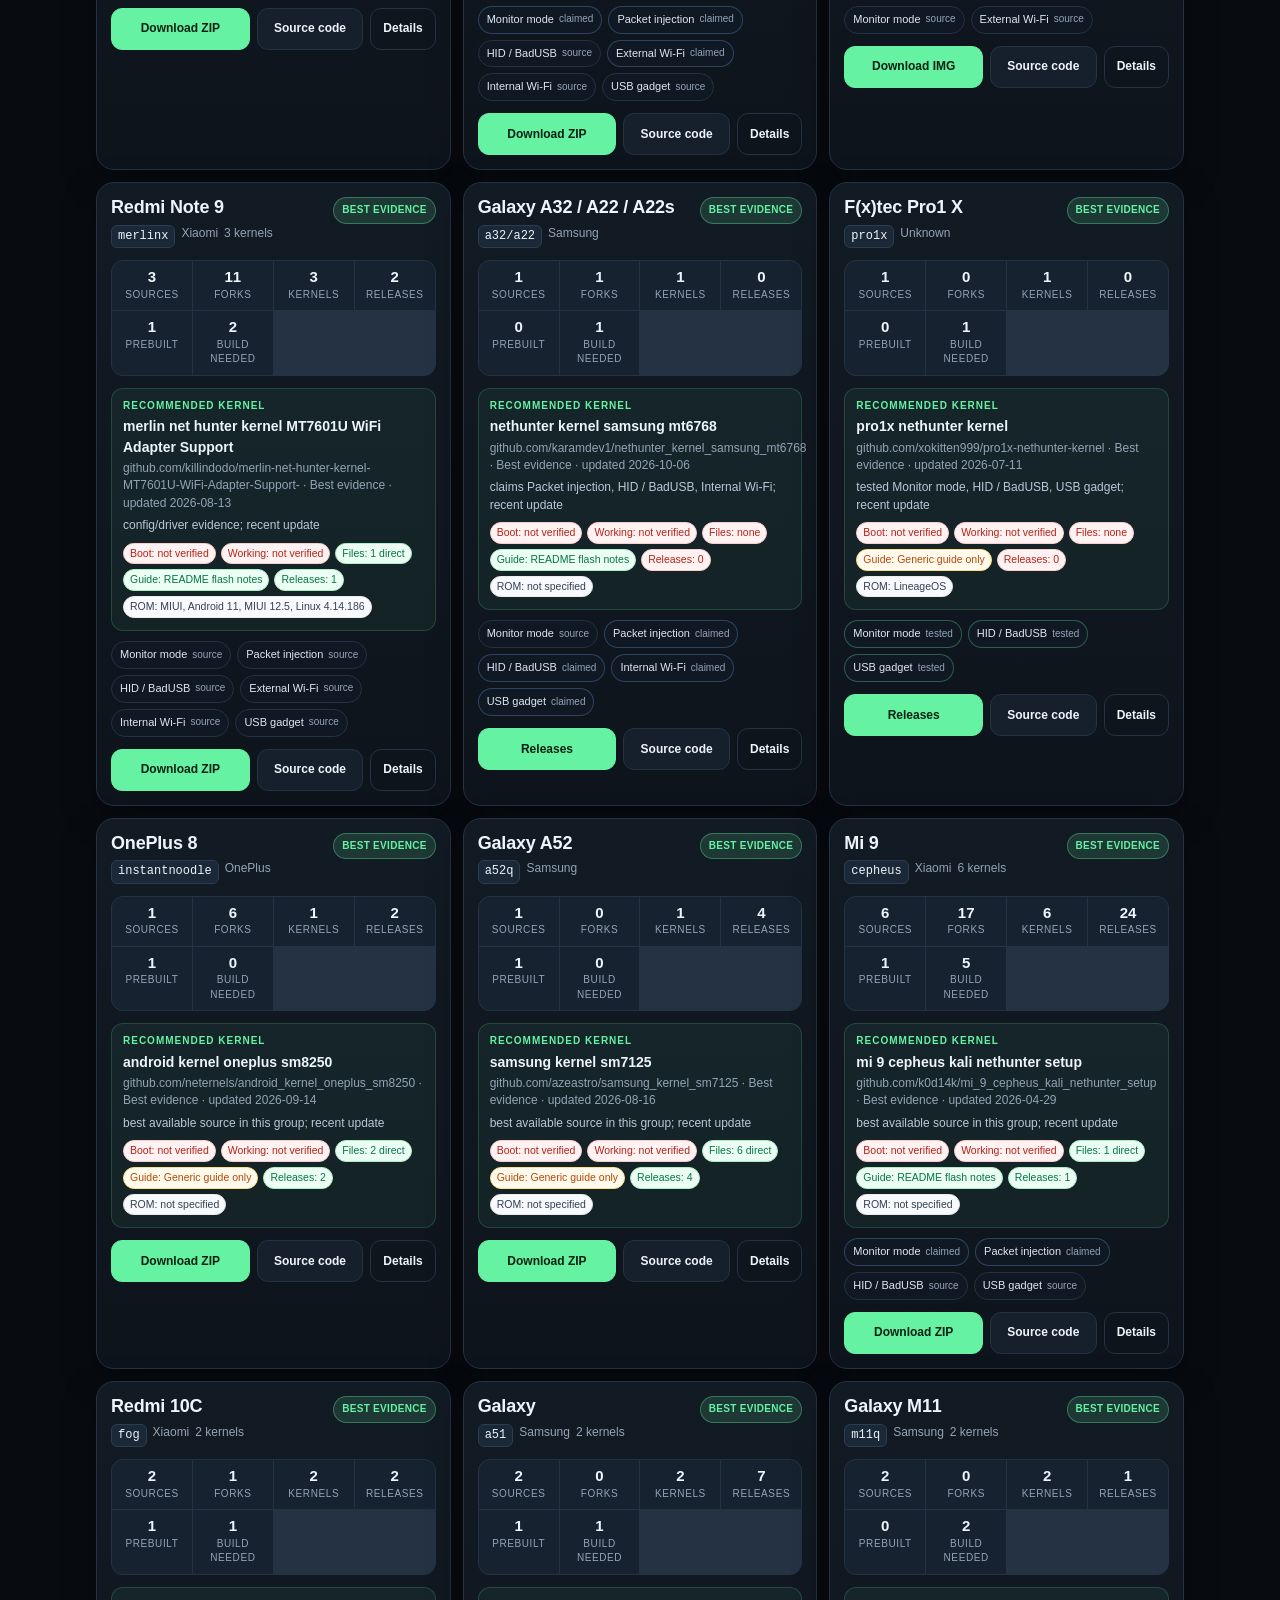
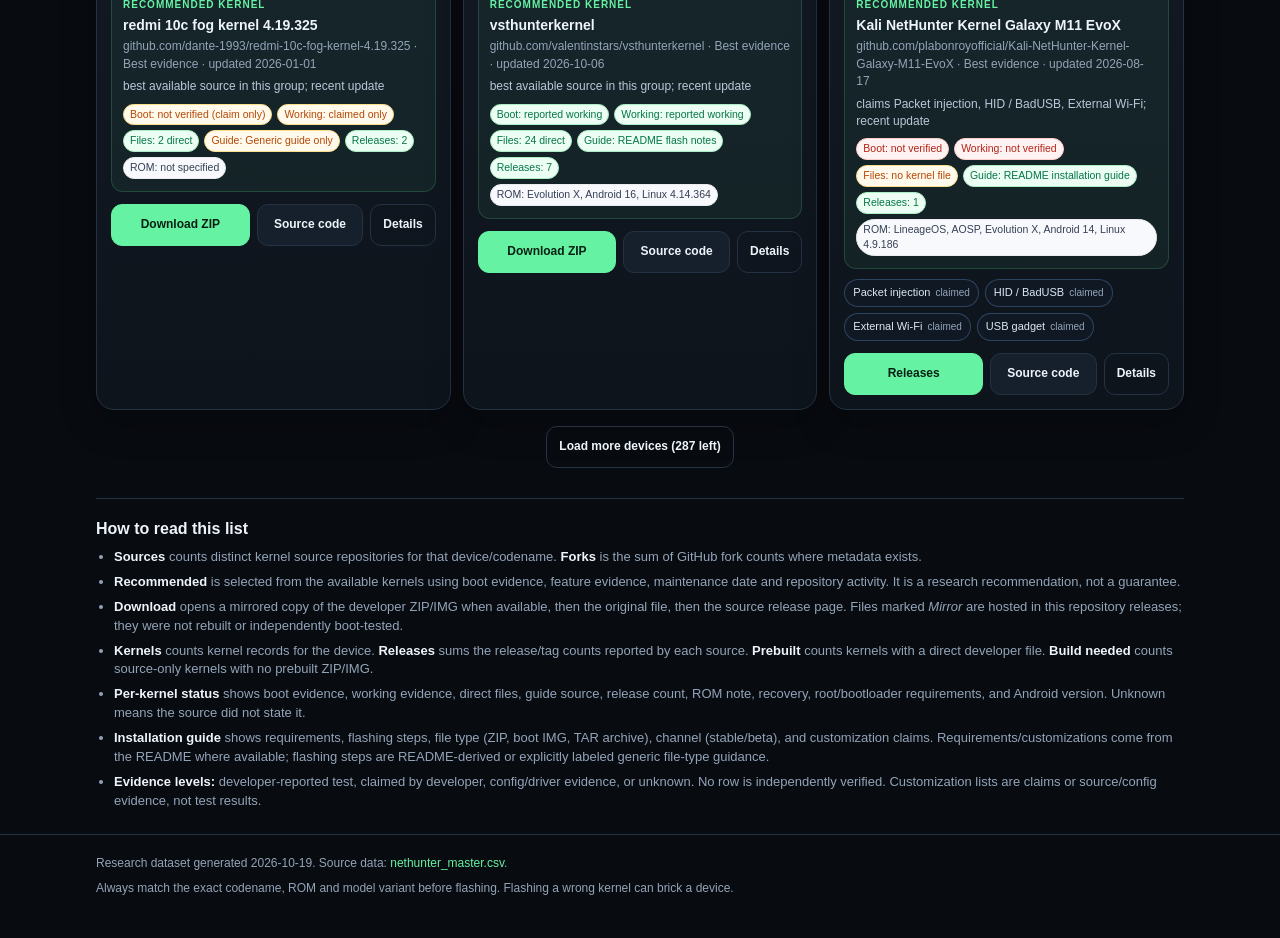
==== commit 2800763d: "chore: bust cached dataset version Co-authored-by: monkeycode-ai <monkeycode-ai@chaitin.com>" ====
--- a/site/index.html
+++ b/site/index.html
@@ -6,7 +6,7 @@
   <meta name="theme-color" content="#0b0f14">
   <meta name="description" content="Mobile-friendly Kali NetHunter kernel directory with source links, release links and evidence-based recommendations.">
   <title>NetHunter Kernel Finder</title>
-  <link rel="stylesheet" href="styles.css?v=20261019c">
+  <link rel="stylesheet" href="styles.css?v=20261019d">
 </head>
 <body>
   <header class="hero">
@@ -97,6 +97,6 @@
     </div>
   </footer>
 
-  <script src="app.js?v=20261019c"></script>
+  <script src="app.js?v=20261019d"></script>
 </body>
 </html>
--- a/site/styles.css
+++ b/site/styles.css
@@ -219,3 +219,4 @@
 .buildflag.ok{background:#ecfdf3;color:#067647;border-color:#abefc6}
 .buildflag.pending{background:#fffaeb;color:#b54708;border-color:#fedf89}
 .btn .fname{display:block;max-width:150px;overflow:hidden;text-overflow:ellipsis;white-space:nowrap;font-weight:500;font-size:10px;opacity:.85}
+.vfeat span.tag{background:#101a25;border-color:#2b4258;color:#9fc4e8}
